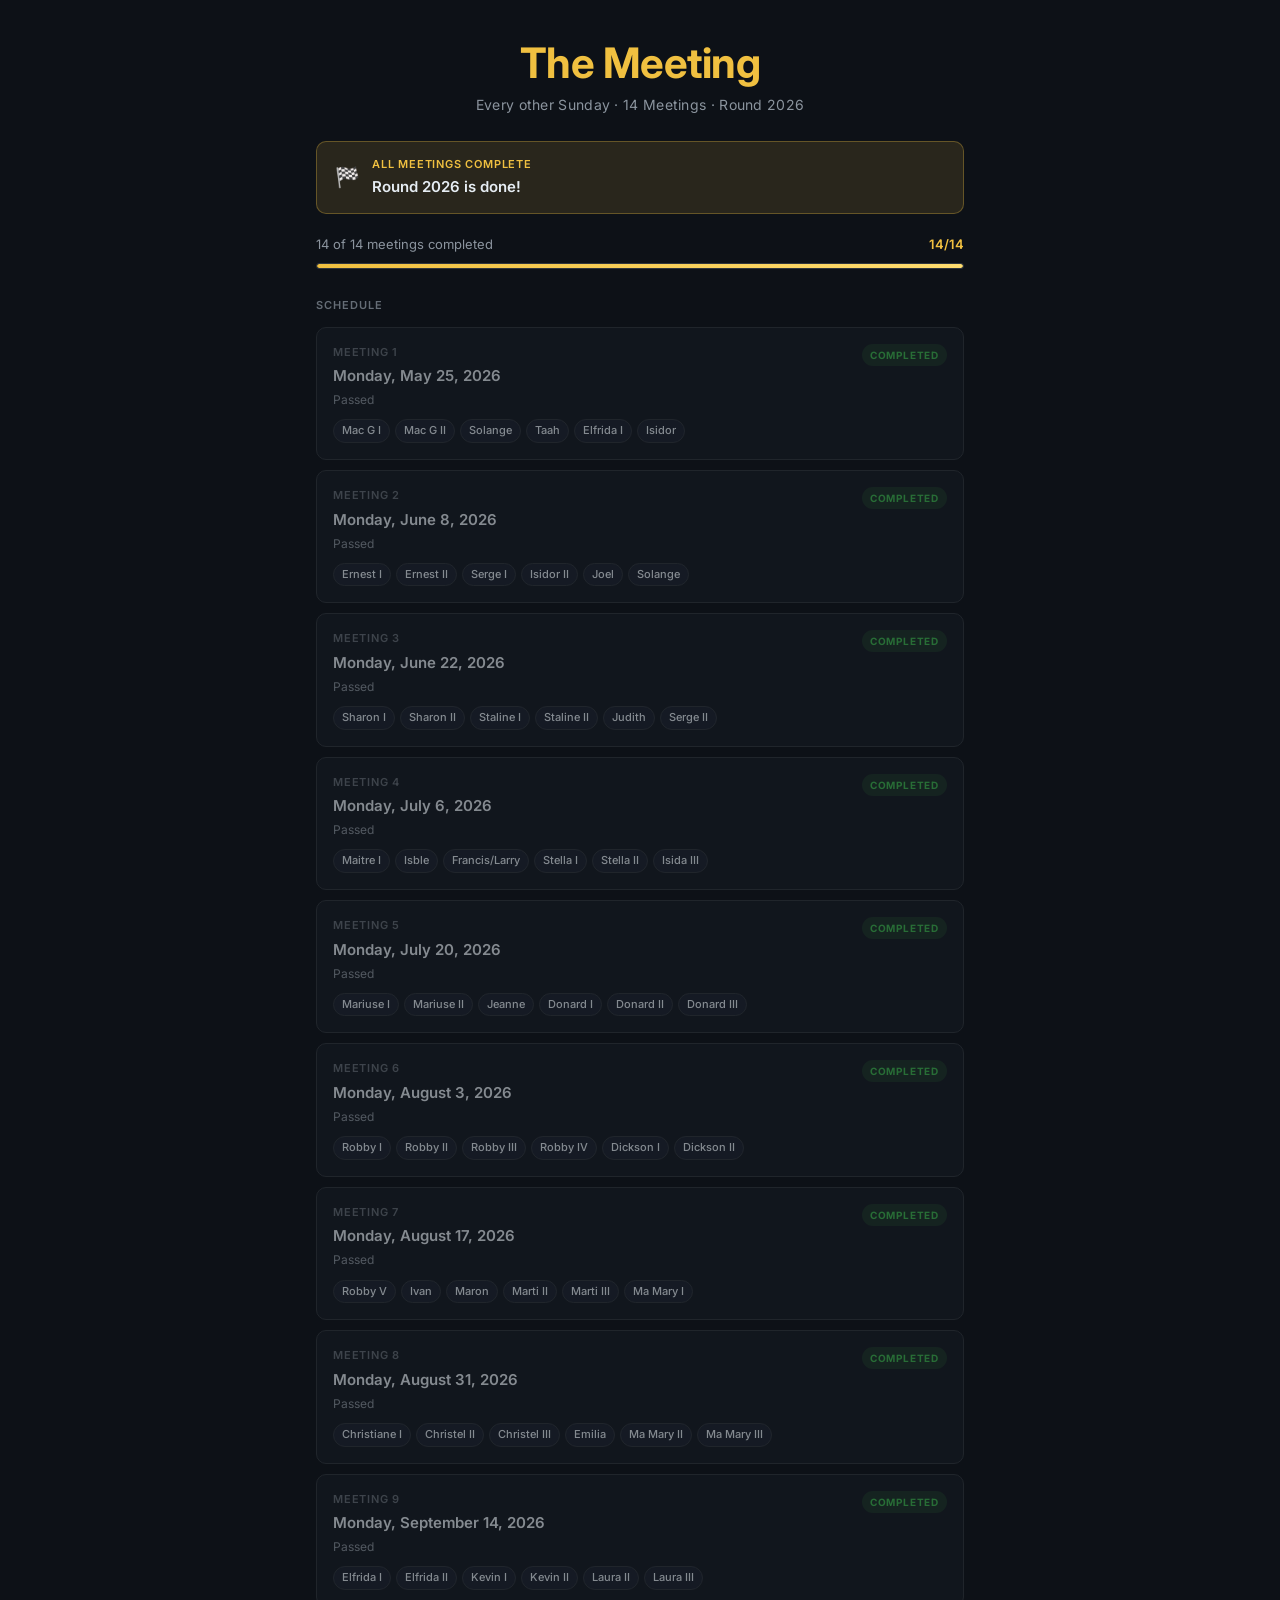
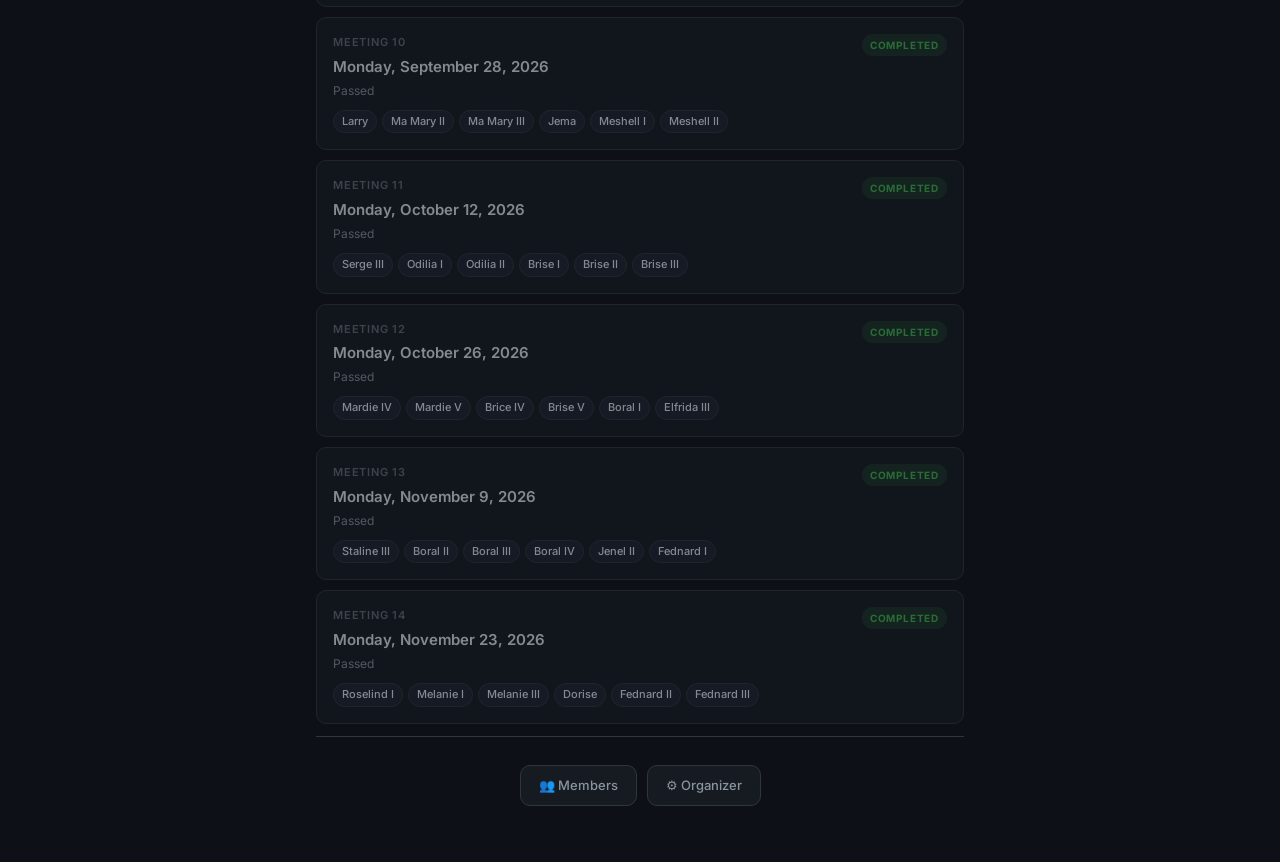
==== index.html @ 05125701 "Initial commit" ====
<!DOCTYPE html>
<html lang="en">
<head>
  <meta charset="UTF-8">
  <meta name="viewport" content="width=device-width, initial-scale=1.0">
  <title>The Meeting — 2026</title>
  <link rel="preconnect" href="https://fonts.googleapis.com">
  <link rel="preconnect" href="https://fonts.gstatic.com" crossorigin>
  <link href="https://fonts.googleapis.com/css2?family=Inter:wght@300;400;500;600;700&display=swap" rel="stylesheet">
  <link rel="stylesheet" href="assets/style.css">
</head>
<body>

<div class="container">

  <header class="site-header">
    <h1 class="group-name">The Meeting</h1>
    <p class="subtitle">Every other Sunday &middot; 14 Meetings &middot; Round 2026</p>
  </header>

  <div id="next-meeting-banner"></div>

  <div class="progress-section">
    <div class="progress-label">
      <span id="progress-text">Loading&hellip;</span>
      <span class="progress-count" id="progress-count"></span>
    </div>
    <div class="progress-bar-track">
      <div class="progress-bar-fill" id="progress-bar" style="width:0%"></div>
    </div>
  </div>

  <p class="section-title" style="margin-bottom:12px">Schedule</p>
  <div id="schedule-list"></div>

  <nav style="display:flex;gap:10px;justify-content:center;padding:28px 0 8px;border-top:1px solid var(--border);margin-top:12px">
    <a href="members.html" style="display:inline-flex;align-items:center;gap:6px;background:var(--card);border:1px solid var(--border);border-radius:var(--radius);color:var(--text-muted);font-size:13px;font-weight:500;padding:9px 18px;text-decoration:none;transition:all 0.15s" onmouseover="this.style.color='var(--gold)';this.style.borderColor='var(--gold-border)'" onmouseout="this.style.color='var(--text-muted)';this.style.borderColor='var(--border)'">👥 Members</a>
    <a href="admin.html" style="display:inline-flex;align-items:center;gap:6px;background:var(--card);border:1px solid var(--border);border-radius:var(--radius);color:var(--text-muted);font-size:13px;font-weight:500;padding:9px 18px;text-decoration:none;transition:all 0.15s" onmouseover="this.style.color='var(--gold)';this.style.borderColor='var(--gold-border)'" onmouseout="this.style.color='var(--text-muted)';this.style.borderColor='var(--border)'">⚙ Organizer</a>
  </nav>

</div>

<script src="assets/data.js"></script>
<script>
  function today() {
    const d = new Date(); d.setHours(0,0,0,0); return d;
  }

  function parseDate(str) {
    const [y, m, d] = str.split('-').map(Number);
    return new Date(y, m - 1, d);
  }

  function formatLong(str) {
    return parseDate(str).toLocaleDateString('en-US', {
      weekday: 'long', year: 'numeric', month: 'long', day: 'numeric'
    });
  }

  function countdownLabel(str) {
    const diff = Math.round((parseDate(str) - today()) / 86400000);
    if (diff < 0) return 'Passed';
    if (diff === 0) return 'Today!';
    if (diff === 1) return 'Tomorrow';
    return `In ${diff} days`;
  }

  function escHtml(s) {
    return s.replace(/&/g,'&amp;').replace(/</g,'&lt;').replace(/>/g,'&gt;');
  }

  function getCompletions() {
    try { return JSON.parse(localStorage.getItem('meeting_completions') || '[]'); }
    catch { return []; }
  }

  function isMeetingDone(m) {
    return getCompletions().includes(m.num) || parseDate(m.date) < today();
  }

  function renderBanner() {
    const t = today();
    const next = MEETING_DATA.meetings.find(m => parseDate(m.date) >= t);
    const el = document.getElementById('next-meeting-banner');
    if (!next) {
      el.innerHTML = `<div class="next-meeting-banner"><span class="banner-icon">🏁</span>
        <div class="banner-text"><div class="banner-label">All meetings complete</div>
        <div class="banner-date">Round 2026 is done!</div></div></div>`;
      return;
    }
    const cd = countdownLabel(next.date);
    el.innerHTML = `<div class="next-meeting-banner">
      <span class="banner-icon">${cd === 'Today!' ? '🎉' : '📅'}</span>
      <div class="banner-text">
        <div class="banner-label">${cd === 'Today!' ? 'Meeting Today' : 'Next Meeting — #' + next.num}</div>
        <div class="banner-date">${formatLong(next.date)}</div>
        <div class="banner-countdown">${cd}</div>
      </div></div>`;
  }

  function renderProgress() {
    const total = MEETING_DATA.totalMeetings;
    const done = MEETING_DATA.meetings.filter(isMeetingDone).length;
    document.getElementById('progress-text').textContent = `${done} of ${total} meetings completed`;
    document.getElementById('progress-count').textContent = `${done}/${total}`;
    document.getElementById('progress-bar').style.width = `${(done / total) * 100}%`;
  }

  function renderSchedule() {
    const t = today();
    const list = document.getElementById('schedule-list');

    list.innerHTML = MEETING_DATA.meetings.map(m => {
      const date = parseDate(m.date);
      const isToday = date.getTime() === t.getTime();
      const done = isMeetingDone(m);
      const cd = countdownLabel(m.date);

      let status, statusClass;
      if (isToday)      { status = 'TODAY';     statusClass = 'TODAY'; }
      else if (done)    { status = 'COMPLETED';  statusClass = 'COMPLETED'; }
      else              { status = 'UPCOMING';   statusClass = 'UPCOMING'; }

      const chips = m.winners.map(w => `<span class="winner-chip">${escHtml(w)}</span>`).join('');

      return `
        <div class="card ${done && !isToday ? 'completed' : ''}" style="margin-bottom:10px;${isToday ? 'border-color:var(--gold);box-shadow:0 0 0 1px var(--gold-border)' : ''}">
          <div style="display:flex;justify-content:space-between;align-items:flex-start;gap:12px;margin-bottom:10px">
            <div>
              <div style="font-size:11px;font-weight:600;text-transform:uppercase;letter-spacing:0.8px;color:var(--text-dim);margin-bottom:3px">Meeting ${m.num}</div>
              <div style="font-size:15px;font-weight:600;color:var(--text)">${formatLong(m.date)}</div>
              <div style="font-size:12px;color:var(--text-muted);margin-top:2px">${cd}</div>
            </div>
            <span class="status-badge ${statusClass}">${status}</span>
          </div>
          <div style="display:flex;flex-wrap:wrap;gap:5px">${chips}</div>
        </div>`;
    }).join('');
  }

  renderBanner();
  renderProgress();
  renderSchedule();
</script>

</body>
</html>
---- assets/style.css ----
@import url('https://fonts.googleapis.com/css2?family=Inter:wght@300;400;500;600;700&display=swap');

*, *::before, *::after { box-sizing: border-box; margin: 0; padding: 0; }

:root {
  --bg: #0d1117;
  --card: #161b22;
  --card-hover: #1c2330;
  --border: #30363d;
  --gold: #f0c040;
  --gold-dim: rgba(240, 192, 64, 0.12);
  --gold-border: rgba(240, 192, 64, 0.3);
  --text: #e6edf3;
  --text-muted: #8b949e;
  --text-dim: #656d76;
  --green: #3fb950;
  --green-dim: rgba(63, 185, 80, 0.15);
  --red: #f85149;
  --red-dim: rgba(248, 81, 73, 0.15);
  --blue: #58a6ff;
  --blue-dim: rgba(88, 166, 255, 0.15);
  --radius: 10px;
  --radius-sm: 6px;
}

html { scroll-behavior: smooth; }

body {
  font-family: 'Inter', -apple-system, BlinkMacSystemFont, 'Segoe UI', sans-serif;
  background: var(--bg);
  color: var(--text);
  min-height: 100vh;
  line-height: 1.6;
  -webkit-font-smoothing: antialiased;
}

/* ── Layout ─────────────────────────────────────── */

.container {
  max-width: 680px;
  margin: 0 auto;
  padding: 0 16px 48px;
}

/* ── Header ─────────────────────────────────────── */

.site-header {
  text-align: center;
  padding: 40px 0 24px;
}

.group-name {
  font-size: clamp(28px, 7vw, 42px);
  font-weight: 700;
  color: var(--gold);
  letter-spacing: -0.5px;
  line-height: 1.1;
}

.subtitle {
  margin-top: 8px;
  font-size: 14px;
  color: var(--text-muted);
  letter-spacing: 0.3px;
}

/* ── Next Meeting Banner ─────────────────────────── */

.next-meeting-banner {
  background: var(--gold-dim);
  border: 1px solid var(--gold-border);
  border-radius: var(--radius);
  padding: 14px 18px;
  margin-bottom: 20px;
  display: flex;
  align-items: center;
  gap: 12px;
}

.next-meeting-banner .banner-icon {
  font-size: 20px;
  flex-shrink: 0;
}

.next-meeting-banner .banner-text {
  flex: 1;
}

.next-meeting-banner .banner-label {
  font-size: 11px;
  font-weight: 600;
  text-transform: uppercase;
  letter-spacing: 0.8px;
  color: var(--gold);
  margin-bottom: 2px;
}

.next-meeting-banner .banner-date {
  font-size: 15px;
  font-weight: 600;
  color: var(--text);
}

.next-meeting-banner .banner-countdown {
  font-size: 13px;
  color: var(--text-muted);
}

/* ── Progress Bar ─────────────────────────────────── */

.progress-section {
  margin-bottom: 28px;
}

.progress-label {
  display: flex;
  justify-content: space-between;
  align-items: center;
  margin-bottom: 8px;
  font-size: 13px;
  color: var(--text-muted);
}

.progress-count {
  font-weight: 600;
  color: var(--gold);
}

.progress-bar-track {
  height: 6px;
  background: var(--card);
  border-radius: 999px;
  overflow: hidden;
  border: 1px solid var(--border);
}

.progress-bar-fill {
  height: 100%;
  background: linear-gradient(90deg, var(--gold) 0%, #ffdd70 100%);
  border-radius: 999px;
  transition: width 0.6s ease;
}

/* ── Section titles ─────────────────────────────── */

.section-title {
  font-size: 11px;
  font-weight: 600;
  text-transform: uppercase;
  letter-spacing: 1px;
  color: var(--text-dim);
  margin-bottom: 12px;
}

/* ── Members Grid ─────────────────────────────────── */

.members-grid {
  display: grid;
  grid-template-columns: repeat(auto-fill, minmax(140px, 1fr));
  gap: 10px;
  margin-bottom: 40px;
}

.member-card {
  background: var(--card);
  border: 1px solid var(--border);
  border-radius: var(--radius);
  padding: 14px 12px;
  text-align: center;
  cursor: pointer;
  text-decoration: none;
  color: var(--text);
  display: block;
  transition: background 0.15s, border-color 0.15s, transform 0.1s;
  -webkit-tap-highlight-color: transparent;
}

.member-card:hover,
.member-card:focus {
  background: var(--card-hover);
  border-color: var(--gold-border);
  transform: translateY(-2px);
  outline: none;
}

.member-card:active {
  transform: translateY(0);
}

.member-card-name {
  font-size: 14px;
  font-weight: 600;
  margin-bottom: 4px;
}

.member-card-slots {
  font-size: 11px;
  color: var(--text-muted);
}

/* ── Footer ─────────────────────────────────────── */

.site-footer {
  text-align: center;
  padding-top: 16px;
  border-top: 1px solid var(--border);
}

.organizer-link {
  font-size: 13px;
  color: var(--text-dim);
  text-decoration: none;
  transition: color 0.15s;
}

.organizer-link:hover {
  color: var(--text-muted);
}

/* ── Back Button ─────────────────────────────────── */

.back-btn {
  display: inline-flex;
  align-items: center;
  gap: 6px;
  font-size: 13px;
  color: var(--text-muted);
  text-decoration: none;
  padding: 6px 0;
  margin-bottom: 20px;
  transition: color 0.15s;
  -webkit-tap-highlight-color: transparent;
}

.back-btn:hover { color: var(--gold); }

.back-btn svg { flex-shrink: 0; }

/* ── Member Page Header ──────────────────────────── */

.member-header {
  margin-bottom: 28px;
}

.member-name {
  font-size: clamp(24px, 6vw, 36px);
  font-weight: 700;
  color: var(--gold);
  letter-spacing: -0.3px;
  margin-bottom: 4px;
}

.member-meta {
  font-size: 13px;
  color: var(--text-muted);
}

/* ── Cards ──────────────────────────────────────── */

.card {
  background: var(--card);
  border: 1px solid var(--border);
  border-radius: var(--radius);
  padding: 16px;
  margin-bottom: 12px;
}

.card.highlighted {
  border-color: var(--gold-border);
  background: linear-gradient(135deg, var(--card) 0%, rgba(240,192,64,0.05) 100%);
}

.card.today {
  border-color: var(--gold);
  box-shadow: 0 0 0 1px var(--gold-border), 0 4px 20px rgba(240,192,64,0.15);
}

.card.completed {
  opacity: 0.55;
}

/* ── Payout Card ─────────────────────────────────── */

.payout-card-top {
  display: flex;
  justify-content: space-between;
  align-items: flex-start;
  gap: 12px;
}

.payout-meeting-num {
  font-size: 11px;
  font-weight: 600;
  text-transform: uppercase;
  letter-spacing: 0.8px;
  color: var(--text-dim);
  margin-bottom: 4px;
}

.payout-date {
  font-size: 16px;
  font-weight: 600;
  color: var(--text);
  margin-bottom: 4px;
}

.payout-slots {
  display: flex;
  flex-wrap: wrap;
  gap: 6px;
  margin-top: 10px;
}

.slot-chip {
  display: inline-block;
  background: var(--gold-dim);
  border: 1px solid var(--gold-border);
  color: var(--gold);
  font-size: 12px;
  font-weight: 500;
  padding: 3px 10px;
  border-radius: 999px;
}

/* ── Status Badge ─────────────────────────────────── */

.status-badge {
  display: inline-block;
  font-size: 10px;
  font-weight: 700;
  text-transform: uppercase;
  letter-spacing: 0.8px;
  padding: 3px 8px;
  border-radius: 999px;
  flex-shrink: 0;
}

.status-badge.UPCOMING {
  background: var(--blue-dim);
  color: var(--blue);
}

.status-badge.TODAY {
  background: var(--gold-dim);
  color: var(--gold);
  animation: pulse-badge 2s ease-in-out infinite;
}

.status-badge.COMPLETED {
  background: var(--green-dim);
  color: var(--green);
}

@keyframes pulse-badge {
  0%, 100% { opacity: 1; }
  50% { opacity: 0.6; }
}

.countdown-text {
  font-size: 13px;
  color: var(--text-muted);
  margin-top: 6px;
}

/* ── Full Schedule (member page) ─────────────────── */

.schedule-row {
  display: flex;
  align-items: center;
  gap: 12px;
  padding: 10px 14px;
  border-radius: var(--radius-sm);
  margin-bottom: 4px;
  font-size: 13px;
  transition: background 0.1s;
}

.schedule-row.is-mine {
  background: var(--gold-dim);
  border: 1px solid var(--gold-border);
}

.schedule-row.is-past:not(.is-mine) {
  opacity: 0.45;
}

.schedule-row-num {
  font-weight: 700;
  color: var(--text-dim);
  width: 28px;
  flex-shrink: 0;
  font-size: 12px;
}

.schedule-row.is-mine .schedule-row-num {
  color: var(--gold);
}

.schedule-row-date {
  flex: 1;
  color: var(--text-muted);
}

.schedule-row-slot {
  font-size: 11px;
  font-weight: 600;
  color: var(--gold);
}

/* ── Admin Page ──────────────────────────────────── */

.stats-grid {
  display: grid;
  grid-template-columns: repeat(2, 1fr);
  gap: 10px;
  margin-bottom: 28px;
}

@media (min-width: 420px) {
  .stats-grid { grid-template-columns: repeat(4, 1fr); }
}

.stat-card {
  background: var(--card);
  border: 1px solid var(--border);
  border-radius: var(--radius);
  padding: 14px 12px;
  text-align: center;
}

.stat-value {
  font-size: 26px;
  font-weight: 700;
  color: var(--gold);
  line-height: 1;
  margin-bottom: 4px;
}

.stat-label {
  font-size: 11px;
  color: var(--text-dim);
  text-transform: uppercase;
  letter-spacing: 0.6px;
}

/* ── Meeting Table (admin) ──────────────────────── */

.meeting-table {
  width: 100%;
  border-collapse: collapse;
}

.meeting-table th {
  text-align: left;
  font-size: 11px;
  font-weight: 600;
  text-transform: uppercase;
  letter-spacing: 0.7px;
  color: var(--text-dim);
  padding: 0 8px 12px;
  border-bottom: 1px solid var(--border);
}

.meeting-table td {
  padding: 12px 8px;
  border-bottom: 1px solid var(--border);
  vertical-align: top;
  font-size: 13px;
}

.meeting-row.completed-row td {
  opacity: 0.4;
}

.meeting-row.today-row td {
  background: rgba(240, 192, 64, 0.04);
}

.meeting-num-cell {
  font-weight: 700;
  color: var(--gold);
  white-space: nowrap;
  width: 40px;
}

.meeting-date-cell {
  color: var(--text-muted);
  white-space: nowrap;
}

.winners-cell {
  display: flex;
  flex-wrap: wrap;
  gap: 5px;
}

.winner-chip {
  display: inline-block;
  background: var(--card-hover);
  border: 1px solid var(--border);
  color: var(--text);
  font-size: 11px;
  font-weight: 500;
  padding: 2px 8px;
  border-radius: 999px;
  white-space: nowrap;
}

.mark-btn {
  background: none;
  border: 1px solid var(--border);
  border-radius: var(--radius-sm);
  color: var(--text-muted);
  font-size: 11px;
  font-family: inherit;
  padding: 4px 10px;
  cursor: pointer;
  transition: all 0.15s;
  white-space: nowrap;
}

.mark-btn:hover {
  border-color: var(--gold-border);
  color: var(--gold);
}

.mark-btn.done {
  background: var(--green-dim);
  border-color: rgba(63,185,80,0.3);
  color: var(--green);
}

/* ── Page title (admin / member) ──────────────────── */

.page-title {
  font-size: clamp(20px, 5vw, 28px);
  font-weight: 700;
  color: var(--gold);
  margin-bottom: 4px;
}

.page-subtitle {
  font-size: 13px;
  color: var(--text-muted);
  margin-bottom: 28px;
}

/* ── Error state ──────────────────────────────────── */

.error-state {
  text-align: center;
  padding: 60px 20px;
  color: var(--text-muted);
}

.error-state h2 { font-size: 20px; margin-bottom: 8px; color: var(--text); }
.error-state p  { font-size: 14px; }

/* ── Responsive tweaks ───────────────────────────── */

@media (max-width: 360px) {
  .members-grid { grid-template-columns: repeat(2, 1fr); }
}

/* ── Print styles (admin) ────────────────────────── */

@media print {
  body { background: #fff; color: #000; font-size: 11px; }
  .back-btn, .mark-btn, .site-footer { display: none; }
  .card, .stat-card { border: 1px solid #ccc; background: #fff; }
  .group-name, .page-title, .stat-value, .meeting-num-cell { color: #000; }
  .stat-label, .text-muted { color: #555; }
  a { color: #000; text-decoration: none; }
  .meeting-table { font-size: 10px; }
  .meeting-table th, .meeting-table td { border-color: #ccc; }
  .winner-chip { border: 1px solid #ccc; background: #f5f5f5; }
}
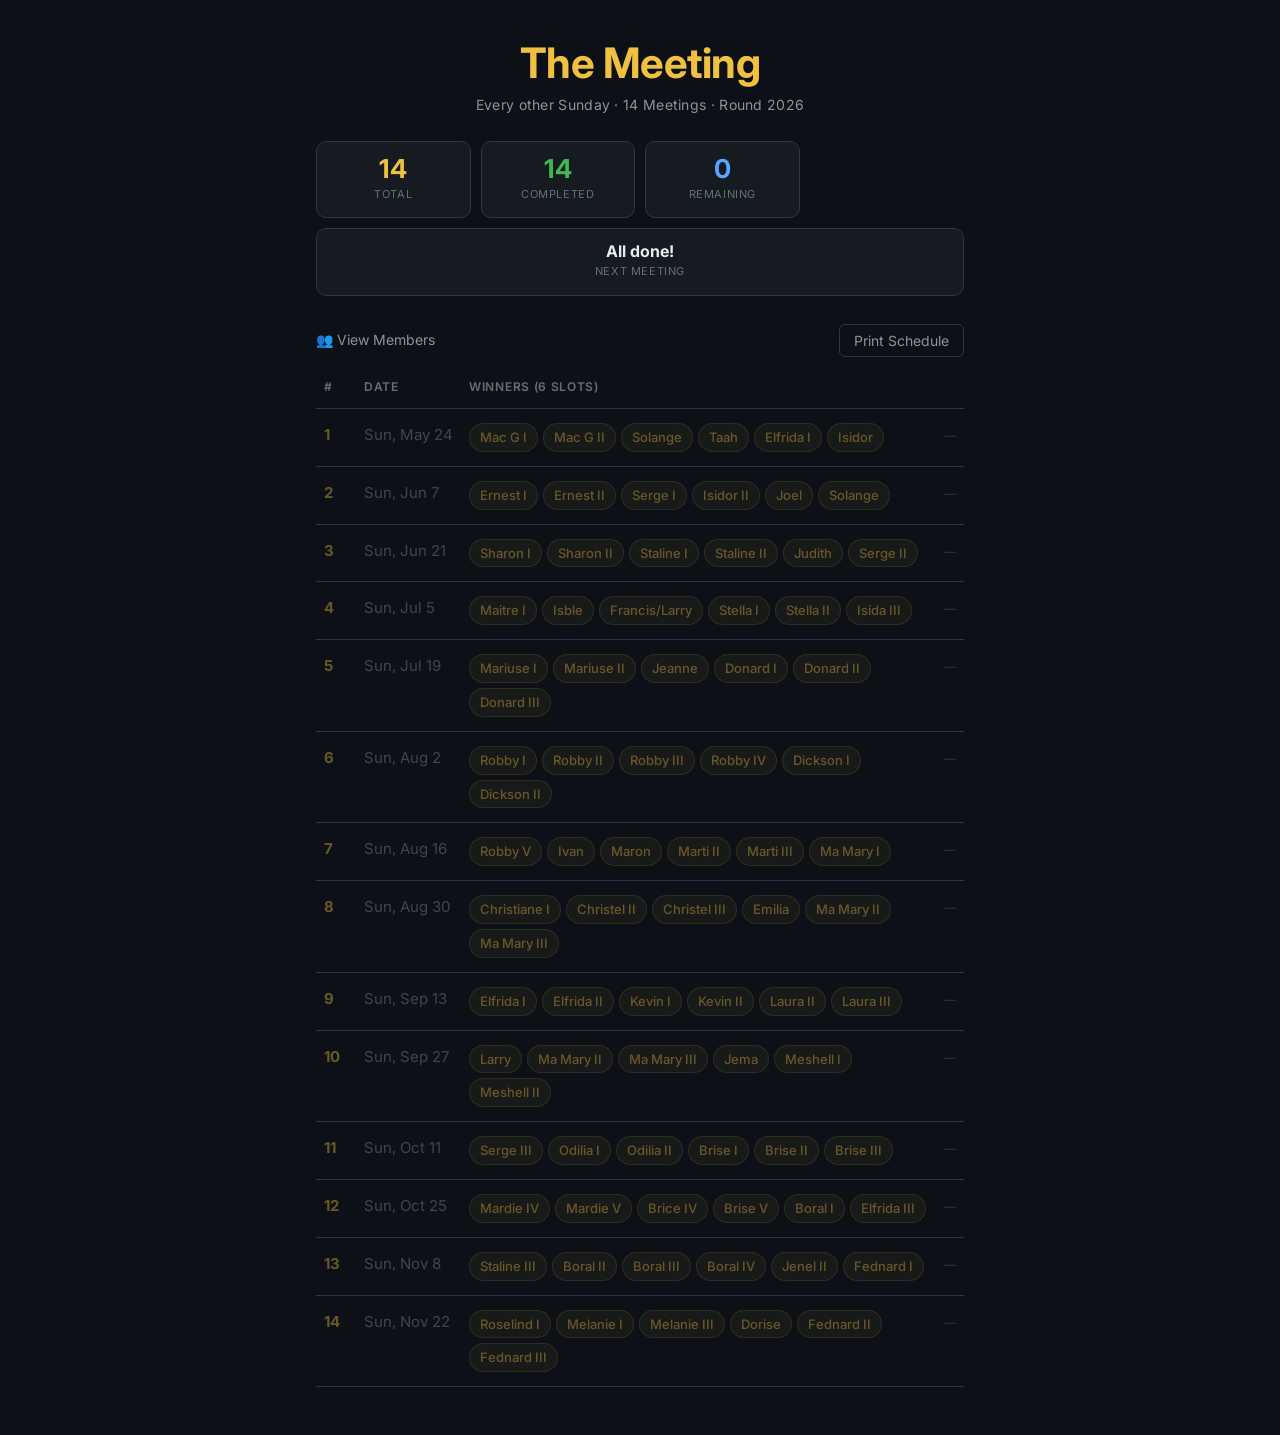
==== commit db617a18: "Update index.html" ====
--- a/index.html
+++ b/index.html
@@ -8,6 +8,44 @@
   <link rel="preconnect" href="https://fonts.gstatic.com" crossorigin>
   <link href="https://fonts.googleapis.com/css2?family=Inter:wght@300;400;500;600;700&display=swap" rel="stylesheet">
   <link rel="stylesheet" href="assets/style.css">
+  <style>
+    .action-bar {
+      display: flex;
+      justify-content: space-between;
+      align-items: center;
+      margin-bottom: 20px;
+      gap: 10px;
+    }
+    .print-btn {
+      background: none;
+      border: 1px solid var(--border);
+      border-radius: var(--radius-sm);
+      color: var(--text-muted);
+      font-family: inherit;
+      font-size: 14px;
+      padding: 7px 14px;
+      cursor: pointer;
+      transition: all 0.15s;
+    }
+    .print-btn:hover { border-color: var(--gold-border); color: var(--gold); }
+    .table-wrap { overflow-x: auto; }
+    .members-link {
+      font-size: 14px;
+      color: var(--text-muted);
+      text-decoration: none;
+      display: inline-flex;
+      align-items: center;
+      gap: 6px;
+      transition: color 0.15s;
+    }
+    .members-link:hover { color: var(--gold); }
+    @media (max-width: 480px) {
+      .meeting-table .meeting-date-cell { display: none; }
+    }
+    @media print {
+      .action-bar, .mark-btn, .site-footer { display: none; }
+    }
+  </style>
 </head>
 <body>
 
@@ -18,25 +56,29 @@
     <p class="subtitle">Every other Sunday &middot; 14 Meetings &middot; Round 2026</p>
   </header>
 
-  <div id="next-meeting-banner"></div>
-
-  <div class="progress-section">
-    <div class="progress-label">
-      <span id="progress-text">Loading&hellip;</span>
-      <span class="progress-count" id="progress-count"></span>
-    </div>
-    <div class="progress-bar-track">
-      <div class="progress-bar-fill" id="progress-bar" style="width:0%"></div>
-    </div>
+  <!-- Stats -->
+  <div class="stats-grid" id="stats-grid"></div>
+
+  <!-- Action bar -->
+  <div class="action-bar">
+    <a href="members.html" class="members-link">👥 View Members</a>
+    <button class="print-btn" onclick="window.print()">Print Schedule</button>
   </div>
 
-  <p class="section-title" style="margin-bottom:12px">Schedule</p>
-  <div id="schedule-list"></div>
-
-  <nav style="display:flex;gap:10px;justify-content:center;padding:28px 0 8px;border-top:1px solid var(--border);margin-top:12px">
-    <a href="members.html" style="display:inline-flex;align-items:center;gap:6px;background:var(--card);border:1px solid var(--border);border-radius:var(--radius);color:var(--text-muted);font-size:13px;font-weight:500;padding:9px 18px;text-decoration:none;transition:all 0.15s" onmouseover="this.style.color='var(--gold)';this.style.borderColor='var(--gold-border)'" onmouseout="this.style.color='var(--text-muted)';this.style.borderColor='var(--border)'">👥 Members</a>
-    <a href="admin.html" style="display:inline-flex;align-items:center;gap:6px;background:var(--card);border:1px solid var(--border);border-radius:var(--radius);color:var(--text-muted);font-size:13px;font-weight:500;padding:9px 18px;text-decoration:none;transition:all 0.15s" onmouseover="this.style.color='var(--gold)';this.style.borderColor='var(--gold-border)'" onmouseout="this.style.color='var(--text-muted)';this.style.borderColor='var(--border)'">⚙ Organizer</a>
-  </nav>
+  <!-- Schedule Table -->
+  <div class="table-wrap">
+    <table class="meeting-table" id="meeting-table">
+      <thead>
+        <tr>
+          <th>#</th>
+          <th>Date</th>
+          <th>Winners (6 slots)</th>
+          <th></th>
+        </tr>
+      </thead>
+      <tbody id="table-body"></tbody>
+    </table>
+  </div>
 
 </div>
 
@@ -51,18 +93,16 @@
     return new Date(y, m - 1, d);
   }
 
+  function formatShort(str) {
+    return parseDate(str).toLocaleDateString('en-US', {
+      weekday: 'short', month: 'short', day: 'numeric'
+    });
+  }
+
   function formatLong(str) {
     return parseDate(str).toLocaleDateString('en-US', {
-      weekday: 'long', year: 'numeric', month: 'long', day: 'numeric'
+      month: 'long', day: 'numeric', year: 'numeric'
     });
-  }
-
-  function countdownLabel(str) {
-    const diff = Math.round((parseDate(str) - today()) / 86400000);
-    if (diff < 0) return 'Passed';
-    if (diff === 0) return 'Today!';
-    if (diff === 1) return 'Tomorrow';
-    return `In ${diff} days`;
   }
 
   function escHtml(s) {
@@ -74,73 +114,91 @@
     catch { return []; }
   }
 
-  function isMeetingDone(m) {
-    return getCompletions().includes(m.num) || parseDate(m.date) < today();
-  }
-
-  function renderBanner() {
+  function saveCompletions(arr) {
+    localStorage.setItem('meeting_completions', JSON.stringify(arr));
+  }
+
+  function isMeetingDone(num) {
+    const m = MEETING_DATA.meetings.find(x => x.num === num);
+    if (!m) return false;
+    return getCompletions().includes(num) || parseDate(m.date) < today();
+  }
+
+  function renderStats() {
     const t = today();
+    const total = MEETING_DATA.totalMeetings;
+    const done = MEETING_DATA.meetings.filter(m => isMeetingDone(m.num)).length;
+    const remaining = total - done;
     const next = MEETING_DATA.meetings.find(m => parseDate(m.date) >= t);
-    const el = document.getElementById('next-meeting-banner');
-    if (!next) {
-      el.innerHTML = `<div class="next-meeting-banner"><span class="banner-icon">🏁</span>
-        <div class="banner-text"><div class="banner-label">All meetings complete</div>
-        <div class="banner-date">Round 2026 is done!</div></div></div>`;
-      return;
-    }
-    const cd = countdownLabel(next.date);
-    el.innerHTML = `<div class="next-meeting-banner">
-      <span class="banner-icon">${cd === 'Today!' ? '🎉' : '📅'}</span>
-      <div class="banner-text">
-        <div class="banner-label">${cd === 'Today!' ? 'Meeting Today' : 'Next Meeting — #' + next.num}</div>
-        <div class="banner-date">${formatLong(next.date)}</div>
-        <div class="banner-countdown">${cd}</div>
-      </div></div>`;
-  }
-
-  function renderProgress() {
-    const total = MEETING_DATA.totalMeetings;
-    const done = MEETING_DATA.meetings.filter(isMeetingDone).length;
-    document.getElementById('progress-text').textContent = `${done} of ${total} meetings completed`;
-    document.getElementById('progress-count').textContent = `${done}/${total}`;
-    document.getElementById('progress-bar').style.width = `${(done / total) * 100}%`;
-  }
-
-  function renderSchedule() {
+    const nextLabel = next ? formatLong(next.date) : 'All done!';
+
+    document.getElementById('stats-grid').innerHTML = `
+      <div class="stat-card">
+        <div class="stat-value">${total}</div>
+        <div class="stat-label">Total</div>
+      </div>
+      <div class="stat-card">
+        <div class="stat-value" style="color:var(--green)">${done}</div>
+        <div class="stat-label">Completed</div>
+      </div>
+      <div class="stat-card">
+        <div class="stat-value" style="color:var(--blue)">${remaining}</div>
+        <div class="stat-label">Remaining</div>
+      </div>
+      <div class="stat-card" style="grid-column: 1 / -1">
+        <div class="stat-value" style="font-size:16px;color:var(--text)">${nextLabel}</div>
+        <div class="stat-label">Next Meeting</div>
+      </div>
+    `;
+  }
+
+  function renderTable() {
     const t = today();
-    const list = document.getElementById('schedule-list');
-
-    list.innerHTML = MEETING_DATA.meetings.map(m => {
+    const completions = getCompletions();
+    const tbody = document.getElementById('table-body');
+
+    tbody.innerHTML = MEETING_DATA.meetings.map(m => {
       const date = parseDate(m.date);
+      const isPast = date < t;
       const isToday = date.getTime() === t.getTime();
-      const done = isMeetingDone(m);
-      const cd = countdownLabel(m.date);
-
-      let status, statusClass;
-      if (isToday)      { status = 'TODAY';     statusClass = 'TODAY'; }
-      else if (done)    { status = 'COMPLETED';  statusClass = 'COMPLETED'; }
-      else              { status = 'UPCOMING';   statusClass = 'UPCOMING'; }
+      const markedDone = completions.includes(m.num);
+      const isDone = markedDone || isPast;
+
+      let rowClass = 'meeting-row';
+      if (isDone && !isToday) rowClass += ' completed-row';
+      if (isToday) rowClass += ' today-row';
 
       const chips = m.winners.map(w => `<span class="winner-chip">${escHtml(w)}</span>`).join('');
+      const btnClass = markedDone ? 'mark-btn done' : 'mark-btn';
+      const btnLabel = markedDone ? '✓ Done' : 'Mark Done';
 
       return `
-        <div class="card ${done && !isToday ? 'completed' : ''}" style="margin-bottom:10px;${isToday ? 'border-color:var(--gold);box-shadow:0 0 0 1px var(--gold-border)' : ''}">
-          <div style="display:flex;justify-content:space-between;align-items:flex-start;gap:12px;margin-bottom:10px">
-            <div>
-              <div style="font-size:11px;font-weight:600;text-transform:uppercase;letter-spacing:0.8px;color:var(--text-dim);margin-bottom:3px">Meeting ${m.num}</div>
-              <div style="font-size:15px;font-weight:600;color:var(--text)">${formatLong(m.date)}</div>
-              <div style="font-size:12px;color:var(--text-muted);margin-top:2px">${cd}</div>
-            </div>
-            <span class="status-badge ${statusClass}">${status}</span>
-          </div>
-          <div style="display:flex;flex-wrap:wrap;gap:5px">${chips}</div>
-        </div>`;
+        <tr class="${rowClass}" id="row-${m.num}">
+          <td class="meeting-num-cell">${m.num}</td>
+          <td class="meeting-date-cell">${formatShort(m.date)}</td>
+          <td><div class="winners-cell">${chips}</div></td>
+          <td style="white-space:nowrap">
+            ${isToday || !isPast
+              ? `<button class="${btnClass}" id="btn-${m.num}" onclick="toggleDone(${m.num})">${btnLabel}</button>`
+              : `<span style="font-size:12px;color:var(--text-dim)">—</span>`
+            }
+          </td>
+        </tr>`;
     }).join('');
   }
 
-  renderBanner();
-  renderProgress();
-  renderSchedule();
+  function toggleDone(num) {
+    const completions = getCompletions();
+    const idx = completions.indexOf(num);
+    if (idx === -1) completions.push(num);
+    else completions.splice(idx, 1);
+    saveCompletions(completions);
+    renderStats();
+    renderTable();
+  }
+
+  renderStats();
+  renderTable();
 </script>
 
 </body>
--- a/assets/style.css
+++ b/assets/style.css
@@ -452,7 +452,7 @@
 
 .meeting-table th {
   text-align: left;
-  font-size: 11px;
+  font-size: 12px;
   font-weight: 600;
   text-transform: uppercase;
   letter-spacing: 0.7px;
@@ -462,10 +462,10 @@
 }
 
 .meeting-table td {
-  padding: 12px 8px;
+  padding: 14px 8px;
   border-bottom: 1px solid var(--border);
   vertical-align: top;
-  font-size: 13px;
+  font-size: 15px;
 }
 
 .meeting-row.completed-row td {
@@ -496,12 +496,12 @@
 
 .winner-chip {
   display: inline-block;
-  background: var(--card-hover);
-  border: 1px solid var(--border);
-  color: var(--text);
-  font-size: 11px;
+  background: var(--gold-dim);
+  border: 1px solid var(--gold-border);
+  color: var(--gold);
+  font-size: 13px;
   font-weight: 500;
-  padding: 2px 8px;
+  padding: 3px 10px;
   border-radius: 999px;
   white-space: nowrap;
 }
